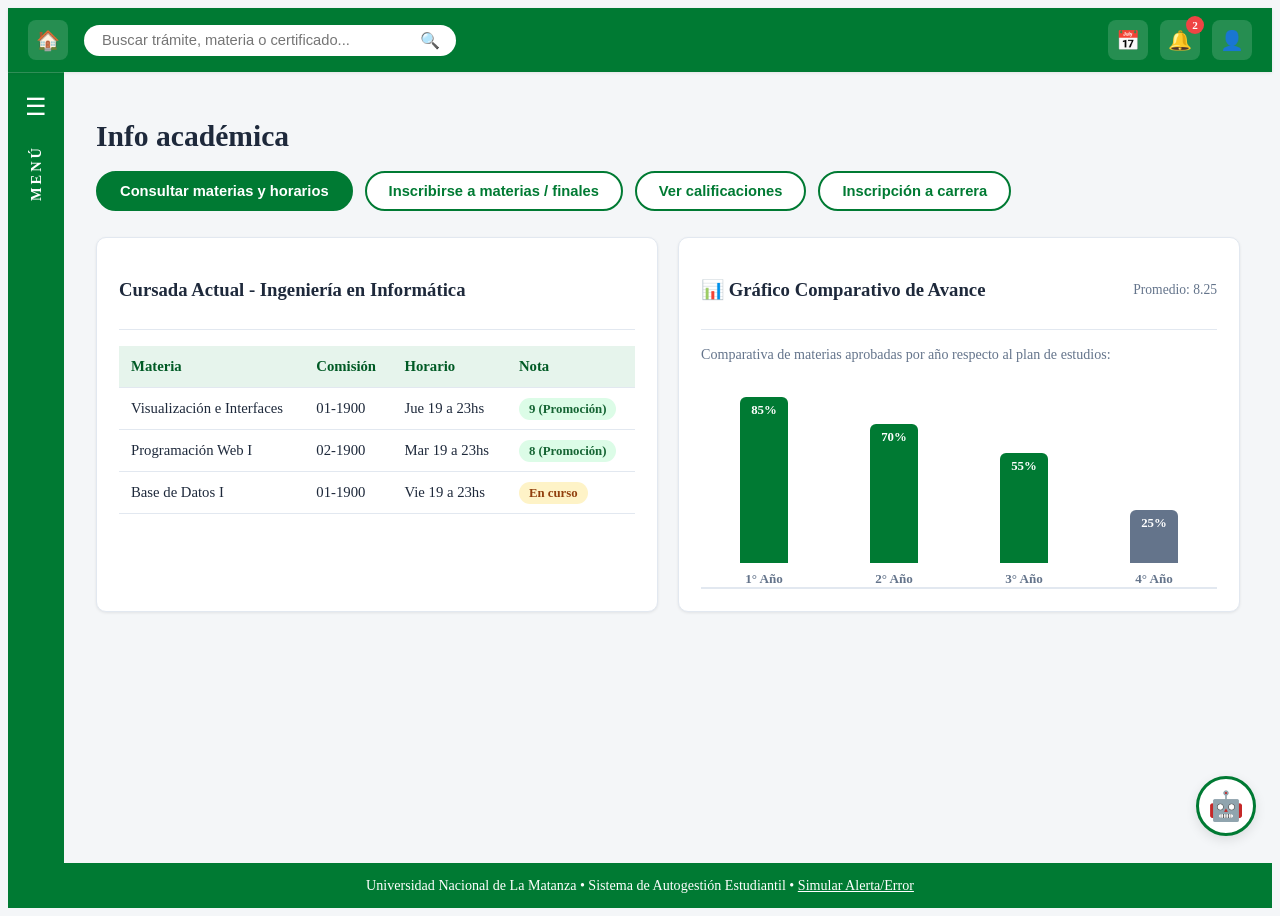
==== intraconsulta-unlam/academica.html @ 3b295381 "first commit" ====
<!DOCTYPE html>
<html lang="es">
<head>
  <meta charset="UTF-8">
  <meta name="viewport" content="width=device-width, initial-scale=1.0">
  <title>Info Académica - Intraconsulta UNLaM</title>
  <link rel="stylesheet" href="css/styles.css">
</head>
<body>

  <!-- BARRA SUPERIOR WIREFRAME -->
  <header class="top-header">
    <div class="header-left">
      <a href="home.html" class="icon-btn" title="Inicio">🏠</a>
      <div class="search-bar">
        <input type="text" placeholder="Buscar trámite, materia o certificado...">
        <span>🔍</span>
      </div>
    </div>
    <div class="header-right">
      <a href="home.html#calendario" class="icon-btn" title="Calendario Académico">📅</a>
      <a href="ayuda.html" class="icon-btn badge-notif" title="Notificaciones">🔔</a>
      <a href="index.html" class="icon-btn" title="Perfil / Cerrar Sesión">👤</a>
    </div>
  </header>

  <div class="app-layout">
    <!-- FRANJA VERDE LATERAL "MENÚ" (WIREFRAME) -->
    <aside class="sidebar-rail" onclick="toggleMenu()" title="Abrir menú principal">
      <div class="rail-hamburger">☰</div>
      <div class="rail-text">MENÚ</div>
    </aside>

    <!-- MENÚ DESPLEGABLE CON LAS 4 OPCIONES PRINCIPALES -->
    <nav class="sidebar-drawer" id="sidebarDrawer">
      <div class="drawer-title">Navegación Principal</div>
      <a href="academica.html" class="menu-pill-btn active">📚 Info académica</a>
      <a href="tramites.html" class="menu-pill-btn ">📝 Trámites y reclamos</a>
      <a href="pagos.html" class="menu-pill-btn ">💳 Pagos</a>
      <a href="ayuda.html" class="menu-pill-btn ">💬 Ayuda y contacto</a>
      <hr style="border: 0; border-top: 1px solid #E2E8F0; margin: 8px 0;">
      <a href="home.html" class="menu-pill-btn ">🏠 Panel Principal</a>
    </nav>

    <!-- CONTENIDO DE LA PANTALLA -->
    <main class="main-content">
      
<h1 class="page-title">Info académica</h1>

<!-- PÍLDORAS SUPERIORES WIREFRAME -->
<div class="subnav-pills">
  <button class="pill-tab">Consultar materias y horarios</button>
  <button class="pill-tab outline">Inscribirse a materias / finales</button>
  <button class="pill-tab outline">Ver calificaciones</button>
  <button class="pill-tab outline">Inscripción a carrera</button>
</div>

<div class="grid-2">
  <!-- TABLA DE CURSADA ACTUAL -->
  <div class="card">
    <div class="card-header">
      <h3>Cursada Actual - Ingeniería en Informática</h3>
    </div>
    <table>
      <thead>
        <tr>
          <th>Materia</th>
          <th>Comisión</th>
          <th>Horario</th>
          <th>Nota</th>
        </tr>
      </thead>
      <tbody>
        <tr>
          <td>Visualización e Interfaces</td>
          <td>01-1900</td>
          <td>Jue 19 a 23hs</td>
          <td><span class="status-badge status-ok">9 (Promoción)</span></td>
        </tr>
        <tr>
          <td>Programación Web I</td>
          <td>02-1900</td>
          <td>Mar 19 a 23hs</td>
          <td><span class="status-badge status-ok">8 (Promoción)</span></td>
        </tr>
        <tr>
          <td>Base de Datos I</td>
          <td>01-1900</td>
          <td>Vie 19 a 23hs</td>
          <td><span class="status-badge status-wait">En curso</span></td>
        </tr>
      </tbody>
    </table>
  </div>

  <!-- GRÁFICO COMPARATIVO (Requisito de la consigna) -->
  <div class="card">
    <div class="card-header">
      <h3>📊 Gráfico Comparativo de Avance</h3>
      <span style="font-size:0.85rem; color:var(--text-muted);">Promedio: 8.25</span>
    </div>
    <p style="font-size:0.88rem; color:var(--text-muted);">Comparativa de materias aprobadas por año respecto al plan de estudios:</p>
    <div class="chart-bars">
      <div class="bar-col">
        <div class="bar-fill" style="height: 85%;">85%</div>
        <span class="bar-label">1° Año</span>
      </div>
      <div class="bar-col">
        <div class="bar-fill" style="height: 70%;">70%</div>
        <span class="bar-label">2° Año</span>
      </div>
      <div class="bar-col">
        <div class="bar-fill" style="height: 55%;">55%</div>
        <span class="bar-label">3° Año</span>
      </div>
      <div class="bar-col">
        <div class="bar-fill" style="height: 25%; background:#64748B;">25%</div>
        <span class="bar-label">4° Año</span>
      </div>
    </div>
  </div>
</div>

    </main>
  </div>

  <!-- CHATBOT FLOTANTE (WIREFRAME) -->
  <button class="chatbot-fab" onclick="toggleChat()" title="Asistente Virtual UNLaM">🤖</button>

  <div class="chatbot-window" id="chatbotWindow">
    <div class="chat-header">
      <span>🤖 Asistente Virtual UNLaM</span>
      <button onclick="toggleChat()" style="background:none;border:none;color:white;font-size:1.1rem;cursor:pointer;">✕</button>
    </div>
    <div class="chat-body" id="chatBody">
      <div class="msg-bot">¡Hola! Soy el asistente de Intraconsulta. Consultame sobre inscripciones, pagos o reclamos.</div>
    </div>
    <div class="chat-footer">
      <input type="text" id="chatInput" placeholder="Escribí tu duda..." onkeypress="if(event.key==='Enter') sendChat()">
      <button class="btn-primary" style="padding: 6px 14px;" onclick="sendChat()">Enviar</button>
    </div>
  </div>

  <!-- FOOTER -->
  <footer class="main-footer">
    Universidad Nacional de La Matanza • Sistema de Autogestión Estudiantil • <a href="error.html" style="text-decoration:underline;">Simular Alerta/Error</a>
  </footer>

  <script src="js/app.js"></script>
</body>
</html>
---- intraconsulta-unlam/css/styles.css ----
/* =========================================

   VARIABLES Y RESET - INTRACONSULTA UNLaM

   ========================================= */

:root {

  --unlam-green: #007A33;

  --unlam-green-dark: #005A25;

  --unlam-green-light: #E6F4EC;

  --bg-gray: #F4F6F8;

  --white: #FFFFFF;

  --text-dark: #1E293B;

  --text-muted: #64748B;

  --border-color: #E2E8F0;

  --danger: #DC2626;

  --danger-bg: #FEF2F2;

  --warning: #D97706;

  --warning-bg: #FFFBEB;

  --shadow-sm: 0 1px 3px rgba(0, 0, 0, 0.08);

  --shadow-md: 0 4px 12px rgba(0, 0, 0, 0.1);

  --radius-md: 10px;

  --radius-pill: 999px;

}



\* {

  box-sizing: border-box;

  margin: 0;

  padding: 0;

  font-family: 'Segoe UI', system-ui, -apple-system, sans-serif;

}



body {

  background-color: var(--bg-gray);

  color: var(--text-dark);

  min-height: 100vh;

  display: flex;

  flex-direction: column;

}



a {

  text-decoration: none;

  color: inherit;

}



/* =========================================

   BARRA SUPERIOR (HEADER WIREFRAME)

   ========================================= */

.top-header {

  background-color: var(--unlam-green);

  color: var(--white);

  height: 64px;

  padding: 0 20px;

  display: flex;

  align-items: center;

  justify-content: space-between;

  position: sticky;

  top: 0;

  z-index: 100;

  box-shadow: var(--shadow-sm);

}



.header-left {

  display: flex;

  align-items: center;

  gap: 16px;

}



.icon-btn {

  background: rgba(255, 255, 255, 0.15);

  border: none;

  color: var(--white);

  width: 40px;

  height: 40px;

  border-radius: 8px;

  display: inline-flex;

  align-items: center;

  justify-content: center;

  cursor: pointer;

  font-size: 1.2rem;

  transition: background 0.2s;

}



.icon-btn:hover {

  background: rgba(255, 255, 255, 0.28);

}



.search-bar {

  display: flex;

  align-items: center;

  background: var(--white);

  border-radius: var(--radius-pill);

  padding: 6px 16px;

  width: 340px;

  max-width: 45vw;

}



.search-bar input {

  border: none;

  outline: none;

  width: 100%;

  font-size: 0.92rem;

  color: var(--text-dark);

}



.search-bar span {

  color: var(--unlam-green);

  font-weight: bold;

}



.header-right {

  display: flex;

  align-items: center;

  gap: 12px;

  position: relative;

}



.badge-notif {

  position: relative;

}



.badge-notif::after {

  content: "2";

  position: absolute;

  top: -4px;

  right: -4px;

  background: #EF4444;

  color: white;

  font-size: 0.7rem;

  font-weight: bold;

  width: 18px;

  height: 18px;

  border-radius: 50%;

  display: flex;

  align-items: center;

  justify-content: center;

}



/* =========================================

   CONTENEDOR PRINCIPAL Y MENÚ LATERAL VERDE

   ========================================= */

.app-layout {

  display: flex;

  flex: 1;

  position: relative;

}



/* Franja lateral izquierda vertical (Wireframe) */

.sidebar-rail {

  width: 56px;

  background-color: var(--unlam-green);

  color: var(--white);

  display: flex;

  flex-direction: column;

  align-items: center;

  padding-top: 20px;

  cursor: pointer;

  user-select: none;

  border-top: 1px solid rgba(255,255,255,0.2);

  transition: background 0.2s;

  flex-shrink: 0;

}



.sidebar-rail:hover {

  background-color: var(--unlam-green-dark);

}



.rail-hamburger {

  font-size: 1.5rem;

  margin-bottom: 24px;

}



.rail-text {

  writing-mode: vertical-rl;

  transform: rotate(180deg);

  font-weight: 700;

  letter-spacing: 3px;

  font-size: 0.9rem;

}



/* Panel desplegable con las 4 opciones (Wireframe) */

.sidebar-drawer {

  position: fixed;

  top: 64px;

  left: 56px;

  width: 280px;

  height: calc(100vh - 64px);

  background: var(--white);

  box-shadow: var(--shadow-md);

  padding: 24px 18px;

  display: none;

  flex-direction: column;

  gap: 14px;

  z-index: 95;

  border-right: 1px solid var(--border-color);

}



.sidebar-drawer.open {

  display: flex;

}



.drawer-title {

  font-size: 0.85rem;

  text-transform: uppercase;

  color: var(--text-muted);

  font-weight: 700;

  margin-bottom: 6px;

  padding-left: 8px;

}



.menu-pill-btn {

  display: flex;

  align-items: center;

  gap: 12px;

  background: var(--white);

  border: 2px solid var(--unlam-green);

  color: var(--unlam-green);

  padding: 13px 20px;

  border-radius: var(--radius-pill);

  font-weight: 600;

  font-size: 1rem;

  transition: all 0.2s;

}



.menu-pill-btn:hover,

.menu-pill-btn.active {

  background: var(--unlam-green);

  color: var(--white);

}



/* =========================================

   ÁREA DE CONTENIDO

   ========================================= */

.main-content {

  flex: 1;

  padding: 28px 32px;

  max-width: 1200px;

  margin: 0 auto;

  width: 100%;

}



.page-title {

  font-size: 1.85rem;

  font-weight: 700;

  color: var(--text-dark);

  margin-bottom: 18px;

}



/* Botones en píldora superiores de cada sección (Wireframe) */

.subnav-pills {

  display: flex;

  flex-wrap: wrap;

  gap: 12px;

  margin-bottom: 26px;

}



.pill-tab {

  background: var(--unlam-green);

  color: var(--white);

  border: 2px solid var(--unlam-green);

  padding: 10px 22px;

  border-radius: var(--radius-pill);

  font-weight: 600;

  font-size: 0.92rem;

  cursor: pointer;

  transition: all 0.2s;

}



.pill-tab:hover {

  background: var(--unlam-green-dark);

}



.pill-tab.outline {

  background: var(--white);

  color: var(--unlam-green);

}



.pill-tab.outline:hover {

  background: var(--unlam-green-light);

}



/* Tarjetas y Contenedores */

.card {

  background: var(--white);

  border-radius: var(--radius-md);

  padding: 22px;

  box-shadow: var(--shadow-sm);

  border: 1px solid var(--border-color);

  margin-bottom: 22px;

}



.card-header {

  display: flex;

  justify-content: space-between;

  align-items: center;

  margin-bottom: 16px;

  border-bottom: 1px solid var(--border-color);

  padding-bottom: 10px;

}



.grid-2 {

  display: grid;

  grid-template-columns: repeat(2, 1fr);

  gap: 20px;

}



.grid-4 {

  display: grid;

  grid-template-columns: repeat(4, 1fr);

  gap: 16px;

}



/* =========================================

   CARRUSEL HOME (Wireframe)

   ========================================= */

.carousel-box {

  background: linear-gradient(135deg, var(--unlam-green) 0%, #009B42 100%);

  color: var(--white);

  border-radius: var(--radius-md);

  padding: 32px;

  position: relative;

  margin-bottom: 24px;

  box-shadow: var(--shadow-md);

}



.carousel-tag {

  background: rgba(255,255,255,0.2);

  padding: 4px 12px;

  border-radius: var(--radius-pill);

  font-size: 0.8rem;

  font-weight: 600;

  display: inline-block;

  margin-bottom: 10px;

}



.carousel-box h2 {

  font-size: 1.6rem;

  margin-bottom: 8px;

}



.carousel-box p {

  font-size: 1rem;

  opacity: 0.95;

  margin-bottom: 18px;

  max-width: 650px;

}



.carousel-controls {

  display: flex;

  gap: 10px;

}



.btn-white {

  background: var(--white);

  color: var(--unlam-green);

  padding: 9px 18px;

  border-radius: var(--radius-pill);

  font-weight: 700;

  font-size: 0.9rem;

  border: none;

  cursor: pointer;

  display: inline-block;

}



.btn-primary {

  background: var(--unlam-green);

  color: var(--white);

  padding: 11px 24px;

  border-radius: var(--radius-pill);

  font-weight: 600;

  font-size: 0.95rem;

  border: none;

  cursor: pointer;

  display: inline-block;

  transition: background 0.2s;

}



.btn-primary:hover {

  background: var(--unlam-green-dark);

}



/* =========================================

   LOGIN Y REGISTRO (Wireframe Pantalla 1)

   ========================================= */

.auth-wrapper {

  flex: 1;

  display: flex;

  align-items: center;

  justify-content: center;

  padding: 32px 16px;

}



.auth-card {

  background: var(--white);

  width: 100%;

  max-width: 440px;

  padding: 36px 32px;

  border-radius: 16px;

  box-shadow: var(--shadow-md);

  text-align: center;

}



.auth-card h1 {

  color: var(--unlam-green);

  font-size: 1.6rem;

  margin-bottom: 6px;

}



.auth-card p.subtitle {

  color: var(--text-muted);

  font-size: 0.92rem;

  margin-bottom: 24px;

}



.pill-input {

  width: 100%;

  padding: 13px 20px;

  border-radius: var(--radius-pill);

  border: 2px solid var(--unlam-green);

  background: var(--unlam-green-light);

  font-size: 0.95rem;

  margin-bottom: 14px;

  outline: none;

  color: var(--text-dark);

}



.pill-input:focus {

  background: var(--white);

}



.auth-links {

  margin-top: 18px;

  display: flex;

  flex-direction: column;

  gap: 8px;

  font-size: 0.88rem;

  color: var(--unlam-green);

  font-weight: 600;

}



/* =========================================

   FORMULARIOS, TABLAS Y GRÁFICOS

   ========================================= */

.form-group {

  margin-bottom: 16px;

  text-align: left;

}



.form-group label {

  display: block;

  font-weight: 600;

  margin-bottom: 6px;

  font-size: 0.9rem;

}



.form-control {

  width: 100%;

  padding: 10px 14px;

  border: 1px solid #CBD5E1;

  border-radius: 8px;

  font-size: 0.95rem;

}



table {

  width: 100%;

  border-collapse: collapse;

  font-size: 0.92rem;

}



th, td {

  text-align: left;

  padding: 12px;

  border-bottom: 1px solid var(--border-color);

}



th {

  background-color: var(--unlam-green-light);

  color: var(--unlam-green-dark);

  font-weight: 700;

}



.status-badge {

  padding: 4px 10px;

  border-radius: var(--radius-pill);

  font-size: 0.8rem;

  font-weight: 600;

}



.status-ok { background: #DCFCE7; color: #166534; }

.status-wait { background: #FEF3C7; color: #92400E; }



/* Gráfico de barras CSS (Pantalla Gráfico Comparativo) */

.chart-bars {

  display: flex;

  align-items: flex-end;

  gap: 24px;

  height: 190px;

  padding: 20px 10px 0;

  border-bottom: 2px solid var(--border-color);

}



.bar-col {

  flex: 1;

  display: flex;

  flex-direction: column;

  align-items: center;

  height: 100%;

  justify-content: flex-end;

}



.bar-fill {

  width: 48px;

  background: var(--unlam-green);

  border-radius: 6px 6px 0 0;

  transition: height 0.4s;

  display: flex;

  align-items: flex-start;

  justify-content: center;

  color: white;

  font-size: 0.8rem;

  font-weight: bold;

  padding-top: 6px;

}



.bar-label {

  margin-top: 8px;

  font-size: 0.82rem;

  color: var(--text-muted);

  font-weight: 600;

}



/* =========================================

   CHATBOT FLOTANTE (Wireframe)

   ========================================= */

.chatbot-fab {

  position: fixed;

  bottom: 64px;

  right: 24px;

  width: 60px;

  height: 60px;

  border-radius: 50%;

  background: var(--white);

  border: 3px solid var(--unlam-green);

  box-shadow: var(--shadow-md);

  cursor: pointer;

  display: flex;

  align-items: center;

  justify-content: center;

  font-size: 1.8rem;

  z-index: 120;

  transition: transform 0.2s;

}



.chatbot-fab:hover {

  transform: scale(1.06);

}



.chatbot-window {

  position: fixed;

  bottom: 135px;

  right: 24px;

  width: 320px;

  background: var(--white);

  border-radius: 14px;

  box-shadow: var(--shadow-md);

  border: 1px solid var(--border-color);

  display: none;

  flex-direction: column;

  overflow: hidden;

  z-index: 120;

}



.chatbot-window.open {

  display: flex;

}



.chat-header {

  background: var(--unlam-green);

  color: var(--white);

  padding: 12px 16px;

  font-weight: 700;

  display: flex;

  justify-content: space-between;

  align-items: center;

}



.chat-body {

  padding: 14px;

  height: 220px;

  overflow-y: auto;

  display: flex;

  flex-direction: column;

  gap: 10px;

  font-size: 0.88rem;

  background: #F8FAFC;

}



.msg-bot {

  background: var(--unlam-green-light);

  color: var(--text-dark);

  padding: 9px 12px;

  border-radius: 12px 12px 12px 2px;

  align-self: flex-start;

  max-width: 85%;

}



.msg-user {

  background: var(--unlam-green);

  color: var(--white);

  padding: 9px 12px;

  border-radius: 12px 12px 2px 12px;

  align-self: flex-end;

  max-width: 85%;

}



.chat-footer {

  display: flex;

  border-top: 1px solid var(--border-color);

  padding: 8px;

  gap: 6px;

}



.chat-footer input {

  flex: 1;

  border: 1px solid var(--border-color);

  border-radius: var(--radius-pill);

  padding: 6px 12px;

  outline: none;

}



/* =========================================

   FOOTER (Wireframe)

   ========================================= */

.main-footer {

  background-color: var(--unlam-green);

  color: var(--white);

  text-align: center;

  padding: 14px 20px;

  font-size: 0.88rem;

  margin-top: auto;

}



/* =========================================

   RESPONSIVE (CELULARES / TABLETS)

   ========================================= */

@media (max-width: 768px) {

  .search-bar {

    display: none;

  }



  .grid-2, .grid-4 {

    grid-template-columns: 1fr;

  }



  .sidebar-rail {

    width: 44px;

  }



  .sidebar-drawer {

    left: 44px;

    width: calc(100vw - 44px);

  }



  .main-content {

    padding: 20px 16px;

  }



  .subnav-pills {

    flex-direction: column;

  }



  .pill-tab {

    width: 100%;

    text-align: center;

  }
}

/* =========================================
   CALENDARIO INTERACTIVO
========================================= */

.cal-layout {
    display: grid;
    grid-template-columns: 1fr;
    gap: 20px;
    align-items: start;
}

.cal-nav {
    display: flex;
    flex-direction: row;
    justify-content: space-between;
    align-items: center;
    flex-wrap: nowrap;
    gap: 10px;
    margin-bottom: 16px;
}

.cal-nav h2 {
    font-size: 1.2rem;
    text-transform: capitalize;
    white-space: nowrap;
    margin: 0;
}

.cal-nav button {
    width: auto;
    flex-shrink: 0;
    white-space: nowrap;
}

.cal-grid {
    display: grid;
    grid-template-columns: repeat(7, minmax(0, 1fr));
    width: 100%;
    gap: 4px;
}

.cal-weekday {
    display: block;
    text-align: center;
    font-weight: 700;
    font-size: 0.82rem;
    color: var(--text-muted);
    padding: 12px 4px;
    border-bottom: 1px solid var(--border-color);
}

.cal-day {
    display: flex;
    flex-direction: column;
    align-items: stretch;
    gap: 5px;
    min-width: 0;
    min-height: 110px;
    padding: 8px;
    background: var(--white);
    border: 1px solid var(--border-color);
    border-radius: 6px;
    cursor: pointer;
    transition: background 0.2s, border 0.2s;
}

.cal-day:hover {
    background: var(--unlam-green-light);
    border-color: var(--unlam-green);
}

.cal-day.empty {
    background: #F1F5F9;
    border: 1px solid var(--border-color);
    cursor: default;
}

.cal-day.empty:hover {
    background: #F1F5F9;
    border-color: var(--border-color);
}

.cal-day.selected {
    background: var(--unlam-green-light);
    border: 2px solid var(--unlam-green);
}

.cal-day.today .day-num {
    background: var(--unlam-green);
    color: white;
    border-radius: 50%;
}

.day-num {
    display: flex;
    justify-content: center;
    align-items: center;
    width: 27px;
    height: 27px;
    flex-shrink: 0;
    font-size: 0.9rem;
    font-weight: 600;
}

.day-dots {
    display: flex;
    flex-direction: column;
    gap: 4px;
    min-width: 0;
}

.event-chip {
    padding: 4px 5px;
    border-radius: 4px;
    font-size: 0.70rem;
    font-weight: 600;
    line-height: 1.25;
    white-space: normal;
    overflow: hidden;
    overflow-wrap: anywhere;
}

.chip-unlam {
    background: #DCFCE7;
    color: #166534;
}

.chip-feriado {
    background: #FEE2E2;
    color: #991B1B;
}

.chip-personal {
    background: #DBEAFE;
    color: #1E40AF;
}

.cal-legend {
    display: flex;
    flex-wrap: wrap;
    gap: 14px;
    margin-top: 16px;
    color: var(--text-muted);
    font-size: 0.82rem;
}

.legend-dot {
    display: inline-block;
    width: 10px;
    height: 10px;
    margin-right: 5px;
    border-radius: 50%;
}

@media (max-width: 900px) {
    .cal-layout {
        grid-template-columns: 1fr;
    }
}

@media (max-width: 600px) {
    .cal-day {
        min-height: 75px;
        padding: 3px;
    }

    .event-chip {
        padding: 3px;
        font-size: 0.58rem;
    }

    .day-num {
        width: 23px;
        height: 23px;
        font-size: 0.8rem;
    }

    .cal-grid {
        gap: 2px;
    }

    .cal-nav {
        gap: 5px;
    }

    .cal-nav h2 {
        font-size: 1rem;
    }
}
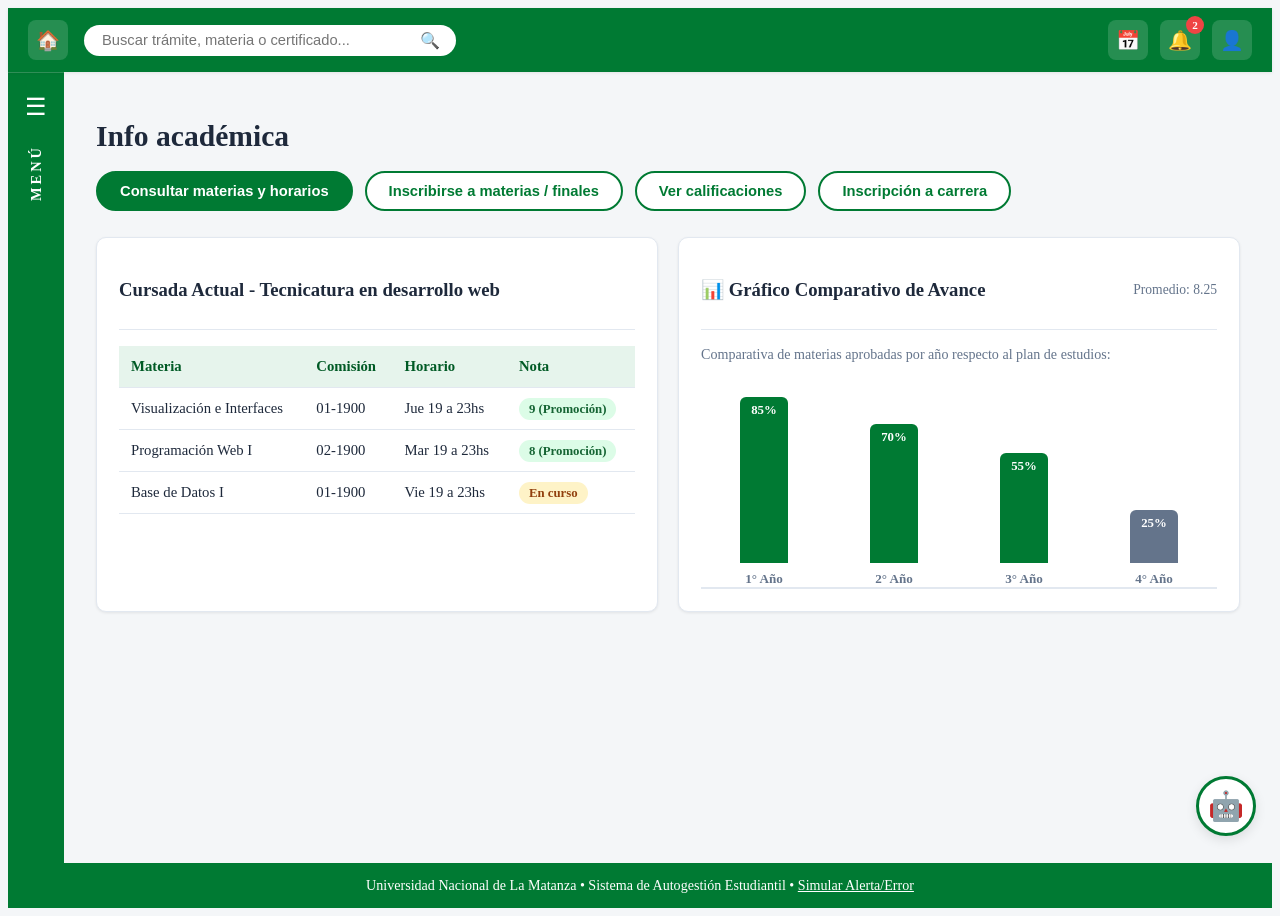
==== commit 7985a439: "cambio" ====
--- a/intraconsulta-unlam/academica.html
+++ b/intraconsulta-unlam/academica.html
@@ -59,7 +59,7 @@
   <!-- TABLA DE CURSADA ACTUAL -->
   <div class="card">
     <div class="card-header">
-      <h3>Cursada Actual - Ingeniería en Informática</h3>
+      <h3>Cursada Actual - Tecnicatura en desarrollo web</h3>
     </div>
     <table>
       <thead>
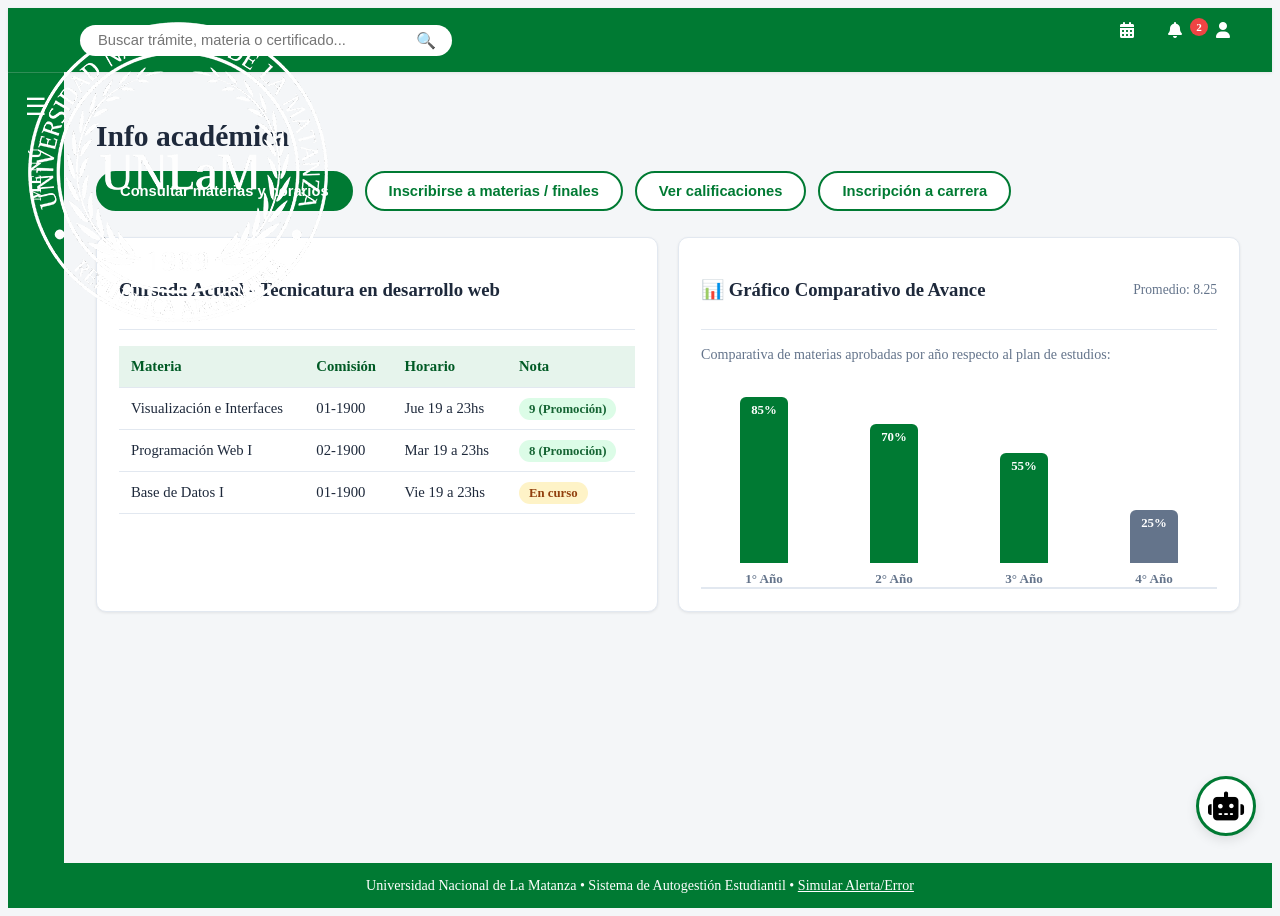
==== commit cabf9613: "cambios" ====
--- a/intraconsulta-unlam/academica.html
+++ b/intraconsulta-unlam/academica.html
@@ -9,18 +9,31 @@
 <body>
 
   <!-- BARRA SUPERIOR WIREFRAME -->
-  <header class="top-header">
+   <header class="top-header">
     <div class="header-left">
-      <a href="home.html" class="icon-btn" title="Inicio">🏠</a>
+    <a href="home.html" class="icon-btn" title="Inicio"> <img src="logo-unlam-bt.png" alt="icono-UNLAM"> </a>
       <div class="search-bar">
         <input type="text" placeholder="Buscar trámite, materia o certificado...">
         <span>🔍</span>
       </div>
     </div>
     <div class="header-right">
-      <a href="home.html#calendario" class="icon-btn" title="Calendario Académico">📅</a>
-      <a href="ayuda.html" class="icon-btn badge-notif" title="Notificaciones">🔔</a>
-      <a href="index.html" class="icon-btn" title="Perfil / Cerrar Sesión">👤</a>
+    <link rel="stylesheet" href="https://cdnjs.cloudflare.com/ajax/libs/font-awesome/6.4.0/css/all.min.css">
+
+<a href="calendario.html" class="icon-btn" title="Calendario Académico">
+  <i class="fa-solid fa-calendar-days"></i>
+</a>
+
+
+<!-- Botón de Notificaciones -->
+<a href="ayuda.html" class="icon-btn badge-notif" title="Notificaciones">
+  <i class="fa-solid fa-bell"></i>
+</a>
+
+<!-- Botón de Perfil / Cerrar Sesión -->
+<a href="index.html" class="icon-btn" title="Perfil / Cerrar Sesión">
+  <i class="fa-solid fa-user"></i>
+</a>
     </div>
   </header>
 
@@ -32,15 +45,25 @@
     </aside>
 
     <!-- MENÚ DESPLEGABLE CON LAS 4 OPCIONES PRINCIPALES -->
-    <nav class="sidebar-drawer" id="sidebarDrawer">
-      <div class="drawer-title">Navegación Principal</div>
-      <a href="academica.html" class="menu-pill-btn active">📚 Info académica</a>
-      <a href="tramites.html" class="menu-pill-btn ">📝 Trámites y reclamos</a>
-      <a href="pagos.html" class="menu-pill-btn ">💳 Pagos</a>
-      <a href="ayuda.html" class="menu-pill-btn ">💬 Ayuda y contacto</a>
-      <hr style="border: 0; border-top: 1px solid #E2E8F0; margin: 8px 0;">
-      <a href="home.html" class="menu-pill-btn ">🏠 Panel Principal</a>
-    </nav>
+      <nav class="sidebar-drawer" id="sidebarDrawer">
+  <div class="drawer-title">Navegación Principal</div>
+  <a href="academica.html" class="menu-pill-btn">
+    <i class="fa-solid fa-graduation-cap"></i> Info académica
+  </a>
+  <a href="tramites.html" class="menu-pill-btn">
+    <i class="fa-solid fa-file-lines"></i> Trámites y reclamos
+  </a>
+  <a href="pagos.html" class="menu-pill-btn">
+    <i class="fa-solid fa-credit-card"></i> Pagos
+  </a>
+  <a href="ayuda.html" class="menu-pill-btn">
+    <i class="fa-solid fa-circle-question"></i> Ayuda y contacto
+  </a>
+  <hr style="border: 0; border-top: 1px solid #E2E8F0; margin: 8px 0;">
+  <a href="home.html" class="menu-pill-btn active">
+    <i class="fa-solid fa-house"></i> Panel Principal
+  </a>
+</nav>
 
     <!-- CONTENIDO DE LA PANTALLA -->
     <main class="main-content">
@@ -125,11 +148,12 @@
   </div>
 
   <!-- CHATBOT FLOTANTE (WIREFRAME) -->
-  <button class="chatbot-fab" onclick="toggleChat()" title="Asistente Virtual UNLaM">🤖</button>
+<button class="chatbot-fab" onclick="toggleChat()" title="Asistente Virtual UNLaM">
+  <i class="fa-solid fa-robot"></i>
+</button>
 
   <div class="chatbot-window" id="chatbotWindow">
     <div class="chat-header">
-      <span>🤖 Asistente Virtual UNLaM</span>
       <button onclick="toggleChat()" style="background:none;border:none;color:white;font-size:1.1rem;cursor:pointer;">✕</button>
     </div>
     <div class="chat-body" id="chatBody">
--- a/intraconsulta-unlam/css/styles.css
+++ b/intraconsulta-unlam/css/styles.css
@@ -130,39 +130,14 @@
 
 .icon-btn {
 
-  background: rgba(255, 255, 255, 0.15);
-
-  border: none;
-
-  color: var(--white);
-
-  width: 40px;
-
-  height: 40px;
-
-  border-radius: 8px;
-
-  display: inline-flex;
-
-  align-items: center;
-
-  justify-content: center;
-
-  cursor: pointer;
-
-  font-size: 1.2rem;
-
-  transition: background 0.2s;
-
-}
-
-
-
-.icon-btn:hover {
-
-  background: rgba(255, 255, 255, 0.28);
-
-}
+width: 36px;
+  height: 36px;
+  object-fit: contain;
+  vertical-align: middle;
+
+}
+
+
 
 
 
@@ -1531,4 +1506,5 @@
     .cal-nav h2 {
         font-size: 1rem;
     }
-}
+
+}
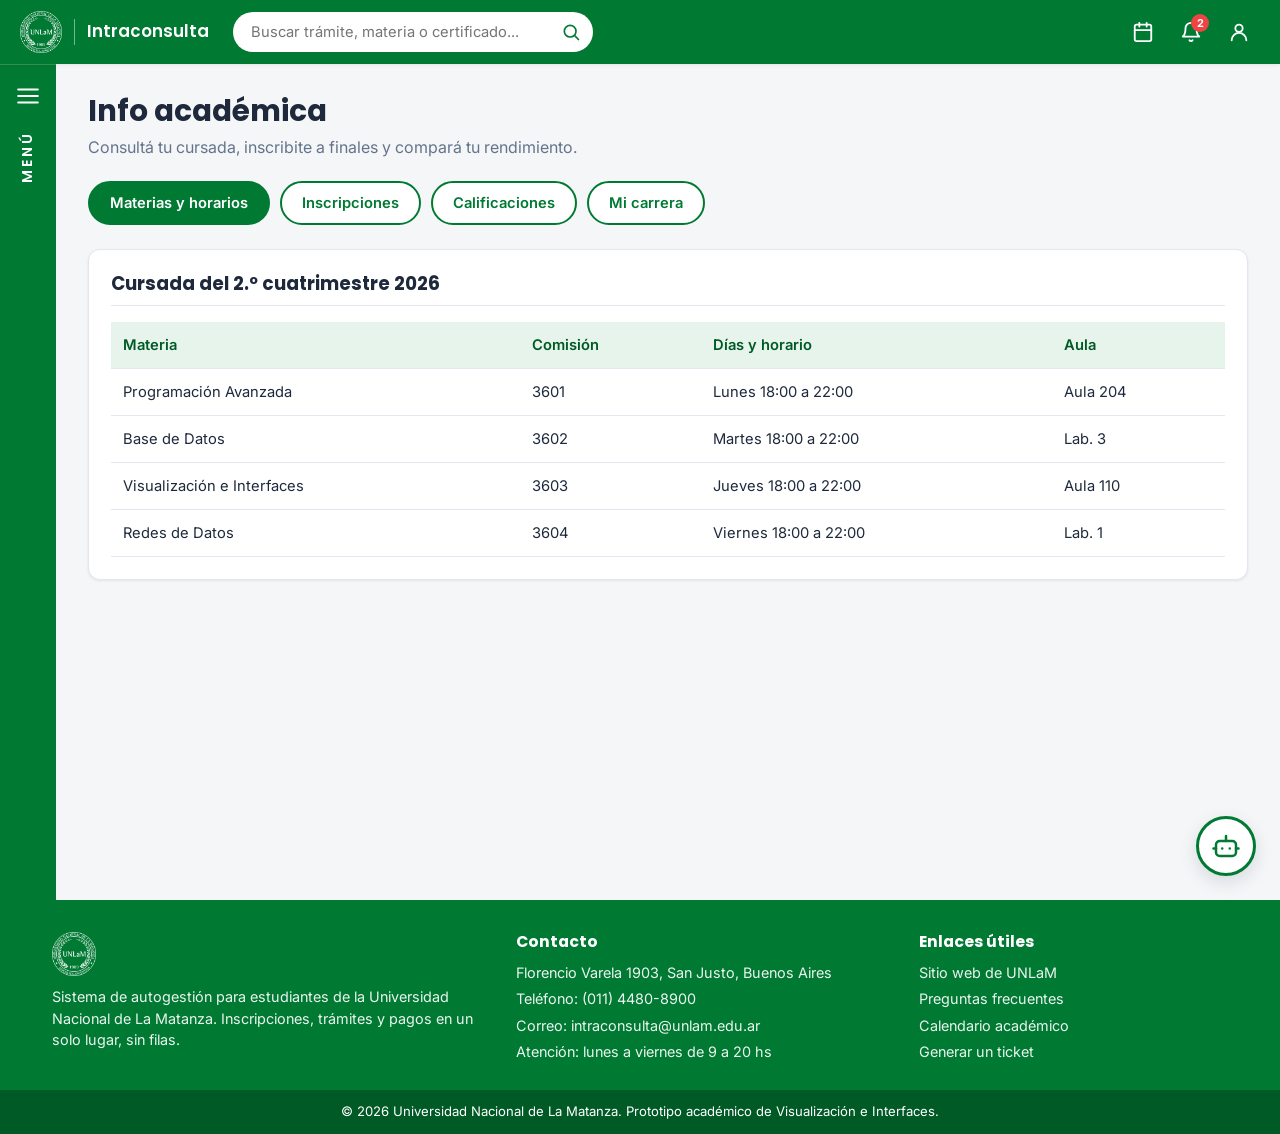
==== commit 8bc1feea: "Add files via upload" ====
--- a/intraconsulta-unlam/academica.html
+++ b/intraconsulta-unlam/academica.html
@@ -3,173 +3,48 @@
 <head>
   <meta charset="UTF-8">
   <meta name="viewport" content="width=device-width, initial-scale=1.0">
-  <title>Info Académica - Intraconsulta UNLaM</title>
+  <title>Info académica - Intraconsulta UNLaM</title>
+  <link rel="preconnect" href="https://fonts.googleapis.com">
+  <link rel="preconnect" href="https://fonts.gstatic.com" crossorigin>
+  <link rel="stylesheet" href="https://fonts.googleapis.com/css2?family=Inter:wght@400;500;600&family=Poppins:wght@500;600;700&display=swap">
   <link rel="stylesheet" href="css/styles.css">
 </head>
-<body>
-
-  <!-- BARRA SUPERIOR WIREFRAME -->
-   <header class="top-header">
-    <div class="header-left">
-    <a href="home.html" class="icon-btn" title="Inicio"> <img src="logo-unlam-bt.png" alt="icono-UNLAM"> </a>
-      <div class="search-bar">
-        <input type="text" placeholder="Buscar trámite, materia o certificado...">
-        <span>🔍</span>
-      </div>
-    </div>
-    <div class="header-right">
-    <link rel="stylesheet" href="https://cdnjs.cloudflare.com/ajax/libs/font-awesome/6.4.0/css/all.min.css">
-
-<a href="calendario.html" class="icon-btn" title="Calendario Académico">
-  <i class="fa-solid fa-calendar-days"></i>
-</a>
-
-
-<!-- Botón de Notificaciones -->
-<a href="ayuda.html" class="icon-btn badge-notif" title="Notificaciones">
-  <i class="fa-solid fa-bell"></i>
-</a>
-
-<!-- Botón de Perfil / Cerrar Sesión -->
-<a href="index.html" class="icon-btn" title="Perfil / Cerrar Sesión">
-  <i class="fa-solid fa-user"></i>
-</a>
-    </div>
-  </header>
-
-  <div class="app-layout">
-    <!-- FRANJA VERDE LATERAL "MENÚ" (WIREFRAME) -->
-    <aside class="sidebar-rail" onclick="toggleMenu()" title="Abrir menú principal">
-      <div class="rail-hamburger">☰</div>
-      <div class="rail-text">MENÚ</div>
-    </aside>
-
-    <!-- MENÚ DESPLEGABLE CON LAS 4 OPCIONES PRINCIPALES -->
-      <nav class="sidebar-drawer" id="sidebarDrawer">
-  <div class="drawer-title">Navegación Principal</div>
-  <a href="academica.html" class="menu-pill-btn">
-    <i class="fa-solid fa-graduation-cap"></i> Info académica
-  </a>
-  <a href="tramites.html" class="menu-pill-btn">
-    <i class="fa-solid fa-file-lines"></i> Trámites y reclamos
-  </a>
-  <a href="pagos.html" class="menu-pill-btn">
-    <i class="fa-solid fa-credit-card"></i> Pagos
-  </a>
-  <a href="ayuda.html" class="menu-pill-btn">
-    <i class="fa-solid fa-circle-question"></i> Ayuda y contacto
-  </a>
-  <hr style="border: 0; border-top: 1px solid #E2E8F0; margin: 8px 0;">
-  <a href="home.html" class="menu-pill-btn active">
-    <i class="fa-solid fa-house"></i> Panel Principal
-  </a>
-</nav>
-
-    <!-- CONTENIDO DE LA PANTALLA -->
-    <main class="main-content">
-      
-<h1 class="page-title">Info académica</h1>
-
-<!-- PÍLDORAS SUPERIORES WIREFRAME -->
-<div class="subnav-pills">
-  <button class="pill-tab">Consultar materias y horarios</button>
-  <button class="pill-tab outline">Inscribirse a materias / finales</button>
-  <button class="pill-tab outline">Ver calificaciones</button>
-  <button class="pill-tab outline">Inscripción a carrera</button>
-</div>
-
-<div class="grid-2">
-  <!-- TABLA DE CURSADA ACTUAL -->
-  <div class="card">
-    <div class="card-header">
-      <h3>Cursada Actual - Tecnicatura en desarrollo web</h3>
-    </div>
-    <table>
-      <thead>
-        <tr>
-          <th>Materia</th>
-          <th>Comisión</th>
-          <th>Horario</th>
-          <th>Nota</th>
-        </tr>
-      </thead>
-      <tbody>
-        <tr>
-          <td>Visualización e Interfaces</td>
-          <td>01-1900</td>
-          <td>Jue 19 a 23hs</td>
-          <td><span class="status-badge status-ok">9 (Promoción)</span></td>
-        </tr>
-        <tr>
-          <td>Programación Web I</td>
-          <td>02-1900</td>
-          <td>Mar 19 a 23hs</td>
-          <td><span class="status-badge status-ok">8 (Promoción)</span></td>
-        </tr>
-        <tr>
-          <td>Base de Datos I</td>
-          <td>01-1900</td>
-          <td>Vie 19 a 23hs</td>
-          <td><span class="status-badge status-wait">En curso</span></td>
-        </tr>
-      </tbody>
-    </table>
-  </div>
-
-  <!-- GRÁFICO COMPARATIVO (Requisito de la consigna) -->
-  <div class="card">
-    <div class="card-header">
-      <h3>📊 Gráfico Comparativo de Avance</h3>
-      <span style="font-size:0.85rem; color:var(--text-muted);">Promedio: 8.25</span>
-    </div>
-    <p style="font-size:0.88rem; color:var(--text-muted);">Comparativa de materias aprobadas por año respecto al plan de estudios:</p>
-    <div class="chart-bars">
-      <div class="bar-col">
-        <div class="bar-fill" style="height: 85%;">85%</div>
-        <span class="bar-label">1° Año</span>
-      </div>
-      <div class="bar-col">
-        <div class="bar-fill" style="height: 70%;">70%</div>
-        <span class="bar-label">2° Año</span>
-      </div>
-      <div class="bar-col">
-        <div class="bar-fill" style="height: 55%;">55%</div>
-        <span class="bar-label">3° Año</span>
-      </div>
-      <div class="bar-col">
-        <div class="bar-fill" style="height: 25%; background:#64748B;">25%</div>
-        <span class="bar-label">4° Año</span>
-      </div>
-    </div>
-  </div>
-</div>
-
-    </main>
-  </div>
-
-  <!-- CHATBOT FLOTANTE (WIREFRAME) -->
-<button class="chatbot-fab" onclick="toggleChat()" title="Asistente Virtual UNLaM">
-  <i class="fa-solid fa-robot"></i>
-</button>
-
-  <div class="chatbot-window" id="chatbotWindow">
-    <div class="chat-header">
-      <button onclick="toggleChat()" style="background:none;border:none;color:white;font-size:1.1rem;cursor:pointer;">✕</button>
-    </div>
-    <div class="chat-body" id="chatBody">
-      <div class="msg-bot">¡Hola! Soy el asistente de Intraconsulta. Consultame sobre inscripciones, pagos o reclamos.</div>
-    </div>
-    <div class="chat-footer">
-      <input type="text" id="chatInput" placeholder="Escribí tu duda..." onkeypress="if(event.key==='Enter') sendChat()">
-      <button class="btn-primary" style="padding: 6px 14px;" onclick="sendChat()">Enviar</button>
-    </div>
-  </div>
-
-  <!-- FOOTER -->
-  <footer class="main-footer">
-    Universidad Nacional de La Matanza • Sistema de Autogestión Estudiantil • <a href="error.html" style="text-decoration:underline;">Simular Alerta/Error</a>
-  </footer>
-
+<body data-page="academica" data-layout="app">
+<main class="main-content">
+  <h1 class="page-title">Info académica</h1>
+  <p class="page-sub">Consultá tu cursada, inscribite a finales y compará tu rendimiento.</p>
+  <div class="subnav-pills" data-tabs><button type="button" class="pill-tab active" data-tab="materias">Materias y horarios</button><button type="button" class="pill-tab" data-tab="inscripciones">Inscripciones</button><button type="button" class="pill-tab" data-tab="notas">Calificaciones</button><button type="button" class="pill-tab" data-tab="carrera">Mi carrera</button></div>
+  <section class="tab-panel" id="materias"><div class="card"><div class="card-header"><h2>Cursada del 2.º cuatrimestre 2026</h2></div><div class="table-wrap"><table>
+    <tr><th>Materia</th><th>Comisión</th><th>Días y horario</th><th>Aula</th></tr>
+    <tr><td>Programación Avanzada</td><td>3601</td><td>Lunes 18:00 a 22:00</td><td>Aula 204</td></tr>
+    <tr><td>Base de Datos</td><td>3602</td><td>Martes 18:00 a 22:00</td><td>Lab. 3</td></tr>
+    <tr><td>Visualización e Interfaces</td><td>3603</td><td>Jueves 18:00 a 22:00</td><td>Aula 110</td></tr>
+    <tr><td>Redes de Datos</td><td>3604</td><td>Viernes 18:00 a 22:00</td><td>Lab. 1</td></tr></table></div></div></section>
+  <section class="tab-panel" id="inscripciones">
+    <div class="alert alert-warning"><span data-ico="alert"></span><div><strong>La inscripción a finales cierra el 20/11</strong>Revisá tus correlativas antes de confirmar.</div></div>
+    <div class="card"><div class="card-header"><h2>Finales disponibles: llamado Diciembre</h2></div><div class="table-wrap"><table>
+    <tr><th>Materia</th><th>Fecha</th><th>Hora</th><th>Estado</th></tr>
+    <tr><td>Programación Avanzada</td><td>07/12/2026</td><td>18:00</td><td><button class="btn-primary btn-sm" data-enroll>Inscribirme</button></td></tr>
+    <tr><td>Base de Datos</td><td>09/12/2026</td><td>18:00</td><td><button class="btn-primary btn-sm" data-enroll>Inscribirme</button></td></tr>
+    <tr><td>Arquitectura de Software</td><td>11/12/2026</td><td>19:00</td><td><span class="status-badge status-err">Correlativa pendiente</span></td></tr></table></div></div></section>
+  <section class="tab-panel" id="notas"><div class="grid-2">
+    <div class="card"><div class="card-header"><h2>Mis calificaciones</h2></div><div class="table-wrap"><table>
+      <tr><th>Materia</th><th>Nota</th><th>Estado</th></tr>
+      <tr><td>Matemática Discreta</td><td>8</td><td><span class="status-badge status-ok">Aprobada</span></td></tr>
+      <tr><td>Programación Inicial</td><td>9</td><td><span class="status-badge status-ok">Aprobada</span></td></tr>
+      <tr><td>Estadística</td><td>5</td><td><span class="status-badge status-ok">Aprobada</span></td></tr>
+      <tr><td>Redes de Datos</td><td>-</td><td><span class="status-badge status-wait">Cursando</span></td></tr></table></div></div>
+    <div class="card"><div class="card-header"><h2>Mi promedio vs. el de la carrera</h2></div>
+      <div class="chart" role="img" aria-label="Gráfico comparativo de promedios por cuatrimestre">
+        <div class="chart-group"><div class="bars"><div class="bar" style="height:74%">7,4</div><div class="bar alt" style="height:65%">6,5</div></div></div>
+        <div class="chart-group"><div class="bars"><div class="bar" style="height:81%">8,1</div><div class="bar alt" style="height:68%">6,8</div></div></div>
+        <div class="chart-group"><div class="bars"><div class="bar" style="height:78%">7,8</div><div class="bar alt" style="height:70%">7,0</div></div></div></div>
+      <div class="chart-labels"><span>1.º cuat. 2025</span><span>2.º cuat. 2025</span><span>1.º cuat. 2026</span></div>
+      <div class="legend"><span><i style="background:var(--unlam-green)"></i>Mi promedio</span><span><i style="background:#94A3B8"></i>Promedio de la carrera</span></div></div></div></section>
+  <section class="tab-panel" id="carrera"><div class="card"><div class="card-header"><h2>Ingeniería en Informática</h2><span class="status-badge status-ok">Alumno regular</span></div>
+    <p>Materias aprobadas: <strong>18 de 40</strong>. Avance estimado: <strong>45%</strong>.</p>
+    <p style="margin-top:8px"><a class="btn-outline btn-sm" href="tramites.html#cambio">Solicitar cambio de carrera</a></p></div></section>
+</main>
   <script src="js/app.js"></script>
 </body>
 </html>
--- a/intraconsulta-unlam/css/styles.css
+++ b/intraconsulta-unlam/css/styles.css
@@ -1,1510 +1,241 @@
 /* =========================================
-
-   VARIABLES Y RESET - INTRACONSULTA UNLaM
-
+   INTRACONSULTA UNLaM - ESTILOS
    ========================================= */
-
-:root {
-
-  --unlam-green: #007A33;
-
-  --unlam-green-dark: #005A25;
-
-  --unlam-green-light: #E6F4EC;
-
-  --bg-gray: #F4F6F8;
-
-  --white: #FFFFFF;
-
-  --text-dark: #1E293B;
-
-  --text-muted: #64748B;
-
-  --border-color: #E2E8F0;
-
-  --danger: #DC2626;
-
-  --danger-bg: #FEF2F2;
-
-  --warning: #D97706;
-
-  --warning-bg: #FFFBEB;
-
-  --shadow-sm: 0 1px 3px rgba(0, 0, 0, 0.08);
-
-  --shadow-md: 0 4px 12px rgba(0, 0, 0, 0.1);
-
-  --radius-md: 10px;
-
-  --radius-pill: 999px;
-
-}
-
-
-
-\* {
-
-  box-sizing: border-box;
-
-  margin: 0;
-
-  padding: 0;
-
-  font-family: 'Segoe UI', system-ui, -apple-system, sans-serif;
-
-}
-
-
-
-body {
-
-  background-color: var(--bg-gray);
-
-  color: var(--text-dark);
-
-  min-height: 100vh;
-
-  display: flex;
-
-  flex-direction: column;
-
-}
-
-
-
-a {
-
-  text-decoration: none;
-
-  color: inherit;
-
-}
-
-
-
-/* =========================================
-
-   BARRA SUPERIOR (HEADER WIREFRAME)
-
-   ========================================= */
-
-.top-header {
-
-  background-color: var(--unlam-green);
-
-  color: var(--white);
-
-  height: 64px;
-
-  padding: 0 20px;
-
-  display: flex;
-
-  align-items: center;
-
-  justify-content: space-between;
-
-  position: sticky;
-
-  top: 0;
-
-  z-index: 100;
-
-  box-shadow: var(--shadow-sm);
-
-}
-
-
-
-.header-left {
-
-  display: flex;
-
-  align-items: center;
-
-  gap: 16px;
-
-}
-
-
-
-.icon-btn {
-
-width: 36px;
-  height: 36px;
-  object-fit: contain;
-  vertical-align: middle;
-
-}
-
-
-
-
-
-.search-bar {
-
-  display: flex;
-
-  align-items: center;
-
-  background: var(--white);
-
-  border-radius: var(--radius-pill);
-
-  padding: 6px 16px;
-
-  width: 340px;
-
-  max-width: 45vw;
-
-}
-
-
-
-.search-bar input {
-
-  border: none;
-
-  outline: none;
-
-  width: 100%;
-
-  font-size: 0.92rem;
-
-  color: var(--text-dark);
-
-}
-
-
-
-.search-bar span {
-
-  color: var(--unlam-green);
-
-  font-weight: bold;
-
-}
-
-
-
-.header-right {
-
-  display: flex;
-
-  align-items: center;
-
-  gap: 12px;
-
-  position: relative;
-
-}
-
-
-
-.badge-notif {
-
-  position: relative;
-
-}
-
-
-
-.badge-notif::after {
-
-  content: "2";
-
-  position: absolute;
-
-  top: -4px;
-
-  right: -4px;
-
-  background: #EF4444;
-
-  color: white;
-
-  font-size: 0.7rem;
-
-  font-weight: bold;
-
-  width: 18px;
-
-  height: 18px;
-
-  border-radius: 50%;
-
-  display: flex;
-
-  align-items: center;
-
-  justify-content: center;
-
-}
-
-
-
-/* =========================================
-
-   CONTENEDOR PRINCIPAL Y MENÚ LATERAL VERDE
-
-   ========================================= */
-
-.app-layout {
-
-  display: flex;
-
-  flex: 1;
-
-  position: relative;
-
-}
-
-
-
-/* Franja lateral izquierda vertical (Wireframe) */
-
-.sidebar-rail {
-
-  width: 56px;
-
-  background-color: var(--unlam-green);
-
-  color: var(--white);
-
-  display: flex;
-
-  flex-direction: column;
-
-  align-items: center;
-
-  padding-top: 20px;
-
-  cursor: pointer;
-
-  user-select: none;
-
-  border-top: 1px solid rgba(255,255,255,0.2);
-
-  transition: background 0.2s;
-
-  flex-shrink: 0;
-
-}
-
-
-
-.sidebar-rail:hover {
-
-  background-color: var(--unlam-green-dark);
-
-}
-
-
-
-.rail-hamburger {
-
-  font-size: 1.5rem;
-
-  margin-bottom: 24px;
-
-}
-
-
-
-.rail-text {
-
-  writing-mode: vertical-rl;
-
-  transform: rotate(180deg);
-
-  font-weight: 700;
-
-  letter-spacing: 3px;
-
-  font-size: 0.9rem;
-
-}
-
-
-
-/* Panel desplegable con las 4 opciones (Wireframe) */
-
-.sidebar-drawer {
-
-  position: fixed;
-
-  top: 64px;
-
-  left: 56px;
-
-  width: 280px;
-
-  height: calc(100vh - 64px);
-
-  background: var(--white);
-
-  box-shadow: var(--shadow-md);
-
-  padding: 24px 18px;
-
-  display: none;
-
-  flex-direction: column;
-
-  gap: 14px;
-
-  z-index: 95;
-
-  border-right: 1px solid var(--border-color);
-
-}
-
-
-
-.sidebar-drawer.open {
-
-  display: flex;
-
-}
-
-
-
-.drawer-title {
-
-  font-size: 0.85rem;
-
-  text-transform: uppercase;
-
-  color: var(--text-muted);
-
-  font-weight: 700;
-
-  margin-bottom: 6px;
-
-  padding-left: 8px;
-
-}
-
-
-
-.menu-pill-btn {
-
-  display: flex;
-
-  align-items: center;
-
-  gap: 12px;
-
-  background: var(--white);
-
-  border: 2px solid var(--unlam-green);
-
-  color: var(--unlam-green);
-
-  padding: 13px 20px;
-
-  border-radius: var(--radius-pill);
-
-  font-weight: 600;
-
-  font-size: 1rem;
-
-  transition: all 0.2s;
-
-}
-
-
-
-.menu-pill-btn:hover,
-
-.menu-pill-btn.active {
-
-  background: var(--unlam-green);
-
-  color: var(--white);
-
-}
-
-
-
-/* =========================================
-
-   ÁREA DE CONTENIDO
-
-   ========================================= */
-
-.main-content {
-
-  flex: 1;
-
-  padding: 28px 32px;
-
-  max-width: 1200px;
-
-  margin: 0 auto;
-
-  width: 100%;
-
-}
-
-
-
-.page-title {
-
-  font-size: 1.85rem;
-
-  font-weight: 700;
-
-  color: var(--text-dark);
-
-  margin-bottom: 18px;
-
-}
-
-
-
-/* Botones en píldora superiores de cada sección (Wireframe) */
-
-.subnav-pills {
-
-  display: flex;
-
-  flex-wrap: wrap;
-
-  gap: 12px;
-
-  margin-bottom: 26px;
-
-}
-
-
-
-.pill-tab {
-
-  background: var(--unlam-green);
-
-  color: var(--white);
-
-  border: 2px solid var(--unlam-green);
-
-  padding: 10px 22px;
-
-  border-radius: var(--radius-pill);
-
-  font-weight: 600;
-
-  font-size: 0.92rem;
-
-  cursor: pointer;
-
-  transition: all 0.2s;
-
-}
-
-
-
-.pill-tab:hover {
-
-  background: var(--unlam-green-dark);
-
-}
-
-
-
-.pill-tab.outline {
-
-  background: var(--white);
-
-  color: var(--unlam-green);
-
-}
-
-
-
-.pill-tab.outline:hover {
-
-  background: var(--unlam-green-light);
-
-}
-
-
-
-/* Tarjetas y Contenedores */
-
-.card {
-
-  background: var(--white);
-
-  border-radius: var(--radius-md);
-
-  padding: 22px;
-
-  box-shadow: var(--shadow-sm);
-
-  border: 1px solid var(--border-color);
-
-  margin-bottom: 22px;
-
-}
-
-
-
-.card-header {
-
-  display: flex;
-
-  justify-content: space-between;
-
-  align-items: center;
-
-  margin-bottom: 16px;
-
-  border-bottom: 1px solid var(--border-color);
-
-  padding-bottom: 10px;
-
-}
-
-
-
-.grid-2 {
-
-  display: grid;
-
-  grid-template-columns: repeat(2, 1fr);
-
-  gap: 20px;
-
-}
-
-
-
-.grid-4 {
-
-  display: grid;
-
-  grid-template-columns: repeat(4, 1fr);
-
-  gap: 16px;
-
-}
-
-
-
-/* =========================================
-
-   CARRUSEL HOME (Wireframe)
-
-   ========================================= */
-
-.carousel-box {
-
-  background: linear-gradient(135deg, var(--unlam-green) 0%, #009B42 100%);
-
-  color: var(--white);
-
-  border-radius: var(--radius-md);
-
-  padding: 32px;
-
-  position: relative;
-
-  margin-bottom: 24px;
-
-  box-shadow: var(--shadow-md);
-
-}
-
-
-
-.carousel-tag {
-
-  background: rgba(255,255,255,0.2);
-
-  padding: 4px 12px;
-
-  border-radius: var(--radius-pill);
-
-  font-size: 0.8rem;
-
-  font-weight: 600;
-
-  display: inline-block;
-
-  margin-bottom: 10px;
-
-}
-
-
-
-.carousel-box h2 {
-
-  font-size: 1.6rem;
-
-  margin-bottom: 8px;
-
-}
-
-
-
-.carousel-box p {
-
-  font-size: 1rem;
-
-  opacity: 0.95;
-
-  margin-bottom: 18px;
-
-  max-width: 650px;
-
-}
-
-
-
-.carousel-controls {
-
-  display: flex;
-
-  gap: 10px;
-
-}
-
-
-
-.btn-white {
-
-  background: var(--white);
-
-  color: var(--unlam-green);
-
-  padding: 9px 18px;
-
-  border-radius: var(--radius-pill);
-
-  font-weight: 700;
-
-  font-size: 0.9rem;
-
-  border: none;
-
-  cursor: pointer;
-
-  display: inline-block;
-
-}
-
-
-
-.btn-primary {
-
-  background: var(--unlam-green);
-
-  color: var(--white);
-
-  padding: 11px 24px;
-
-  border-radius: var(--radius-pill);
-
-  font-weight: 600;
-
-  font-size: 0.95rem;
-
-  border: none;
-
-  cursor: pointer;
-
-  display: inline-block;
-
-  transition: background 0.2s;
-
-}
-
-
-
-.btn-primary:hover {
-
-  background: var(--unlam-green-dark);
-
-}
-
-
-
-/* =========================================
-
-   LOGIN Y REGISTRO (Wireframe Pantalla 1)
-
-   ========================================= */
-
-.auth-wrapper {
-
-  flex: 1;
-
-  display: flex;
-
-  align-items: center;
-
-  justify-content: center;
-
-  padding: 32px 16px;
-
-}
-
-
-
-.auth-card {
-
-  background: var(--white);
-
-  width: 100%;
-
-  max-width: 440px;
-
-  padding: 36px 32px;
-
-  border-radius: 16px;
-
-  box-shadow: var(--shadow-md);
-
-  text-align: center;
-
-}
-
-
-
-.auth-card h1 {
-
-  color: var(--unlam-green);
-
-  font-size: 1.6rem;
-
-  margin-bottom: 6px;
-
-}
-
-
-
-.auth-card p.subtitle {
-
-  color: var(--text-muted);
-
-  font-size: 0.92rem;
-
-  margin-bottom: 24px;
-
-}
-
-
-
-.pill-input {
-
-  width: 100%;
-
-  padding: 13px 20px;
-
-  border-radius: var(--radius-pill);
-
-  border: 2px solid var(--unlam-green);
-
-  background: var(--unlam-green-light);
-
-  font-size: 0.95rem;
-
-  margin-bottom: 14px;
-
-  outline: none;
-
-  color: var(--text-dark);
-
-}
-
-
-
-.pill-input:focus {
-
-  background: var(--white);
-
-}
-
-
-
-.auth-links {
-
-  margin-top: 18px;
-
-  display: flex;
-
-  flex-direction: column;
-
-  gap: 8px;
-
-  font-size: 0.88rem;
-
-  color: var(--unlam-green);
-
-  font-weight: 600;
-
-}
-
-
-
-/* =========================================
-
-   FORMULARIOS, TABLAS Y GRÁFICOS
-
-   ========================================= */
-
-.form-group {
-
-  margin-bottom: 16px;
-
-  text-align: left;
-
-}
-
-
-
-.form-group label {
-
-  display: block;
-
-  font-weight: 600;
-
-  margin-bottom: 6px;
-
-  font-size: 0.9rem;
-
-}
-
-
-
-.form-control {
-
-  width: 100%;
-
-  padding: 10px 14px;
-
-  border: 1px solid #CBD5E1;
-
-  border-radius: 8px;
-
-  font-size: 0.95rem;
-
-}
-
-
-
-table {
-
-  width: 100%;
-
-  border-collapse: collapse;
-
-  font-size: 0.92rem;
-
-}
-
-
-
-th, td {
-
-  text-align: left;
-
-  padding: 12px;
-
-  border-bottom: 1px solid var(--border-color);
-
-}
-
-
-
-th {
-
-  background-color: var(--unlam-green-light);
-
-  color: var(--unlam-green-dark);
-
-  font-weight: 700;
-
-}
-
-
-
-.status-badge {
-
-  padding: 4px 10px;
-
-  border-radius: var(--radius-pill);
-
-  font-size: 0.8rem;
-
-  font-weight: 600;
-
-}
-
-
-
-.status-ok { background: #DCFCE7; color: #166534; }
-
-.status-wait { background: #FEF3C7; color: #92400E; }
-
-
-
-/* Gráfico de barras CSS (Pantalla Gráfico Comparativo) */
-
-.chart-bars {
-
-  display: flex;
-
-  align-items: flex-end;
-
-  gap: 24px;
-
-  height: 190px;
-
-  padding: 20px 10px 0;
-
-  border-bottom: 2px solid var(--border-color);
-
-}
-
-
-
-.bar-col {
-
-  flex: 1;
-
-  display: flex;
-
-  flex-direction: column;
-
-  align-items: center;
-
-  height: 100%;
-
-  justify-content: flex-end;
-
-}
-
-
-
-.bar-fill {
-
-  width: 48px;
-
-  background: var(--unlam-green);
-
-  border-radius: 6px 6px 0 0;
-
-  transition: height 0.4s;
-
-  display: flex;
-
-  align-items: flex-start;
-
-  justify-content: center;
-
-  color: white;
-
-  font-size: 0.8rem;
-
-  font-weight: bold;
-
-  padding-top: 6px;
-
-}
-
-
-
-.bar-label {
-
-  margin-top: 8px;
-
-  font-size: 0.82rem;
-
-  color: var(--text-muted);
-
-  font-weight: 600;
-
-}
-
-
-
-/* =========================================
-
-   CHATBOT FLOTANTE (Wireframe)
-
-   ========================================= */
-
-.chatbot-fab {
-
-  position: fixed;
-
-  bottom: 64px;
-
-  right: 24px;
-
-  width: 60px;
-
-  height: 60px;
-
-  border-radius: 50%;
-
-  background: var(--white);
-
-  border: 3px solid var(--unlam-green);
-
-  box-shadow: var(--shadow-md);
-
-  cursor: pointer;
-
-  display: flex;
-
-  align-items: center;
-
-  justify-content: center;
-
-  font-size: 1.8rem;
-
-  z-index: 120;
-
-  transition: transform 0.2s;
-
-}
-
-
-
-.chatbot-fab:hover {
-
-  transform: scale(1.06);
-
-}
-
-
-
-.chatbot-window {
-
-  position: fixed;
-
-  bottom: 135px;
-
-  right: 24px;
-
-  width: 320px;
-
-  background: var(--white);
-
-  border-radius: 14px;
-
-  box-shadow: var(--shadow-md);
-
-  border: 1px solid var(--border-color);
-
-  display: none;
-
-  flex-direction: column;
-
-  overflow: hidden;
-
-  z-index: 120;
-
-}
-
-
-
-.chatbot-window.open {
-
-  display: flex;
-
-}
-
-
-
-.chat-header {
-
-  background: var(--unlam-green);
-
-  color: var(--white);
-
-  padding: 12px 16px;
-
-  font-weight: 700;
-
-  display: flex;
-
-  justify-content: space-between;
-
-  align-items: center;
-
-}
-
-
-
-.chat-body {
-
-  padding: 14px;
-
-  height: 220px;
-
-  overflow-y: auto;
-
-  display: flex;
-
-  flex-direction: column;
-
-  gap: 10px;
-
-  font-size: 0.88rem;
-
-  background: #F8FAFC;
-
-}
-
-
-
-.msg-bot {
-
-  background: var(--unlam-green-light);
-
-  color: var(--text-dark);
-
-  padding: 9px 12px;
-
-  border-radius: 12px 12px 12px 2px;
-
-  align-self: flex-start;
-
-  max-width: 85%;
-
-}
-
-
-
-.msg-user {
-
-  background: var(--unlam-green);
-
-  color: var(--white);
-
-  padding: 9px 12px;
-
-  border-radius: 12px 12px 2px 12px;
-
-  align-self: flex-end;
-
-  max-width: 85%;
-
-}
-
-
-
-.chat-footer {
-
-  display: flex;
-
-  border-top: 1px solid var(--border-color);
-
-  padding: 8px;
-
-  gap: 6px;
-
-}
-
-
-
-.chat-footer input {
-
-  flex: 1;
-
-  border: 1px solid var(--border-color);
-
-  border-radius: var(--radius-pill);
-
-  padding: 6px 12px;
-
-  outline: none;
-
-}
-
-
-
-/* =========================================
-
-   FOOTER (Wireframe)
-
-   ========================================= */
-
-.main-footer {
-
-  background-color: var(--unlam-green);
-
-  color: var(--white);
-
-  text-align: center;
-
-  padding: 14px 20px;
-
-  font-size: 0.88rem;
-
-  margin-top: auto;
-
-}
-
-
-
-/* =========================================
-
-   RESPONSIVE (CELULARES / TABLETS)
-
-   ========================================= */
-
-@media (max-width: 768px) {
-
-  .search-bar {
-
-    display: none;
-
-  }
-
-
-
-  .grid-2, .grid-4 {
-
-    grid-template-columns: 1fr;
-
-  }
-
-
-
-  .sidebar-rail {
-
-    width: 44px;
-
-  }
-
-
-
-  .sidebar-drawer {
-
-    left: 44px;
-
-    width: calc(100vw - 44px);
-
-  }
-
-
-
-  .main-content {
-
-    padding: 20px 16px;
-
-  }
-
-
-
-  .subnav-pills {
-
-    flex-direction: column;
-
-  }
-
-
-
-  .pill-tab {
-
-    width: 100%;
-
-    text-align: center;
-
-  }
-}
-
-/* =========================================
-   CALENDARIO INTERACTIVO
-========================================= */
-
-.cal-layout {
-    display: grid;
-    grid-template-columns: 1fr;
-    gap: 20px;
-    align-items: start;
-}
-
-.cal-nav {
-    display: flex;
-    flex-direction: row;
-    justify-content: space-between;
-    align-items: center;
-    flex-wrap: nowrap;
-    gap: 10px;
-    margin-bottom: 16px;
-}
-
-.cal-nav h2 {
-    font-size: 1.2rem;
-    text-transform: capitalize;
-    white-space: nowrap;
-    margin: 0;
-}
-
-.cal-nav button {
-    width: auto;
-    flex-shrink: 0;
-    white-space: nowrap;
-}
-
-.cal-grid {
-    display: grid;
-    grid-template-columns: repeat(7, minmax(0, 1fr));
-    width: 100%;
-    gap: 4px;
-}
-
-.cal-weekday {
-    display: block;
-    text-align: center;
-    font-weight: 700;
-    font-size: 0.82rem;
-    color: var(--text-muted);
-    padding: 12px 4px;
-    border-bottom: 1px solid var(--border-color);
-}
-
-.cal-day {
-    display: flex;
-    flex-direction: column;
-    align-items: stretch;
-    gap: 5px;
-    min-width: 0;
-    min-height: 110px;
-    padding: 8px;
-    background: var(--white);
-    border: 1px solid var(--border-color);
-    border-radius: 6px;
-    cursor: pointer;
-    transition: background 0.2s, border 0.2s;
-}
-
-.cal-day:hover {
-    background: var(--unlam-green-light);
-    border-color: var(--unlam-green);
-}
-
-.cal-day.empty {
-    background: #F1F5F9;
-    border: 1px solid var(--border-color);
-    cursor: default;
-}
-
-.cal-day.empty:hover {
-    background: #F1F5F9;
-    border-color: var(--border-color);
-}
-
-.cal-day.selected {
-    background: var(--unlam-green-light);
-    border: 2px solid var(--unlam-green);
-}
-
-.cal-day.today .day-num {
-    background: var(--unlam-green);
-    color: white;
-    border-radius: 50%;
-}
-
-.day-num {
-    display: flex;
-    justify-content: center;
-    align-items: center;
-    width: 27px;
-    height: 27px;
-    flex-shrink: 0;
-    font-size: 0.9rem;
-    font-weight: 600;
-}
-
-.day-dots {
-    display: flex;
-    flex-direction: column;
-    gap: 4px;
-    min-width: 0;
-}
-
-.event-chip {
-    padding: 4px 5px;
-    border-radius: 4px;
-    font-size: 0.70rem;
-    font-weight: 600;
-    line-height: 1.25;
-    white-space: normal;
-    overflow: hidden;
-    overflow-wrap: anywhere;
-}
-
-.chip-unlam {
-    background: #DCFCE7;
-    color: #166534;
-}
-
-.chip-feriado {
-    background: #FEE2E2;
-    color: #991B1B;
-}
-
-.chip-personal {
-    background: #DBEAFE;
-    color: #1E40AF;
-}
-
-.cal-legend {
-    display: flex;
-    flex-wrap: wrap;
-    gap: 14px;
-    margin-top: 16px;
-    color: var(--text-muted);
-    font-size: 0.82rem;
-}
-
-.legend-dot {
-    display: inline-block;
-    width: 10px;
-    height: 10px;
-    margin-right: 5px;
-    border-radius: 50%;
-}
-
-@media (max-width: 900px) {
-    .cal-layout {
-        grid-template-columns: 1fr;
-    }
-}
-
-@media (max-width: 600px) {
-    .cal-day {
-        min-height: 75px;
-        padding: 3px;
-    }
-
-    .event-chip {
-        padding: 3px;
-        font-size: 0.58rem;
-    }
-
-    .day-num {
-        width: 23px;
-        height: 23px;
-        font-size: 0.8rem;
-    }
-
-    .cal-grid {
-        gap: 2px;
-    }
-
-    .cal-nav {
-        gap: 5px;
-    }
-
-    .cal-nav h2 {
-        font-size: 1rem;
-    }
-
-}
+:root{
+  --unlam-green:#007A33; --unlam-green-dark:#005A25; --unlam-green-light:#E6F4EC;
+  --bg-gray:#F4F6F8; --white:#fff; --text-dark:#1E293B; --text-muted:#64748B; --border-color:#E2E8F0;
+  --danger:#B91C1C; --danger-bg:#FEF2F2; --warning:#B45309; --warning-bg:#FFFBEB;
+  --info:#1D4ED8; --info-bg:#EFF6FF; --mp:#009EE3;
+  --shadow-sm:0 1px 3px rgba(0,0,0,.08); --shadow-md:0 6px 18px rgba(15,23,42,.12);
+  --radius-md:12px; --radius-pill:999px; --header-h:64px;
+}
+*{box-sizing:border-box;margin:0;padding:0}
+html{scroll-behavior:smooth}
+body{font-family:'Inter',system-ui,-apple-system,'Segoe UI',sans-serif;background:var(--bg-gray);color:var(--text-dark);min-height:100vh;display:flex;flex-direction:column;line-height:1.5}
+h1,h2,h3,h4{font-family:'Poppins','Inter',sans-serif;line-height:1.25}
+a{color:inherit;text-decoration:none}
+button,input,select,textarea{font:inherit;color:inherit}
+button{cursor:pointer}
+:focus-visible{outline:3px solid #F59E0B;outline-offset:2px}
+.ico{flex-shrink:0;vertical-align:middle}
+.sr-only{position:absolute;width:1px;height:1px;overflow:hidden;clip:rect(0 0 0 0)}
+
+/* ---------- HEADER ---------- */
+.top-header{background:var(--unlam-green);color:var(--white);height:var(--header-h);padding:0 20px;display:flex;align-items:center;justify-content:space-between;position:sticky;top:0;z-index:100;box-shadow:var(--shadow-sm)}
+.header-left{display:flex;align-items:center;gap:24px;min-width:0}
+.brand{display:flex;align-items:center;gap:12px}
+.header-logo{height:42px;width:auto;display:block;object-fit:contain}
+.brand-text{font-family:'Poppins',sans-serif;font-weight:600;font-size:1.05rem;padding-left:12px;border-left:1px solid rgba(255,255,255,.45)}
+.search-bar{display:flex;align-items:center;background:var(--white);border-radius:var(--radius-pill);padding:4px 6px 4px 18px;width:360px;max-width:40vw}
+.search-bar input{border:none;outline:none;width:100%;font-size:.92rem;background:transparent;color:var(--text-dark)}
+.search-bar button{background:none;border:none;color:var(--unlam-green);display:flex;padding:6px}
+.header-right{display:flex;align-items:center;gap:6px}
+.icon-btn{position:relative;width:42px;height:42px;display:inline-flex;align-items:center;justify-content:center;background:none;border:none;color:var(--white);border-radius:50%;transition:background .2s}
+.icon-btn:hover{background:rgba(255,255,255,.16)}
+.badge-count{position:absolute;top:3px;right:3px;background:#EF4444;color:#fff;font-size:.68rem;font-weight:700;min-width:18px;height:18px;border-radius:9px;display:flex;align-items:center;justify-content:center;padding:0 4px}
+.dropdown{position:relative}
+.dropdown-menu{display:none;position:absolute;right:0;top:calc(100% + 10px);width:310px;background:var(--white);color:var(--text-dark);border-radius:var(--radius-md);box-shadow:var(--shadow-md);border:1px solid var(--border-color);overflow:hidden}
+.dropdown.open .dropdown-menu{display:block}
+.dd-title{padding:12px 16px;font-weight:600;border-bottom:1px solid var(--border-color);font-family:'Poppins',sans-serif;font-size:.95rem}
+.dd-item{display:block;padding:12px 16px;font-size:.88rem;border-bottom:1px solid var(--border-color)}
+.dd-item:last-child{border-bottom:none}
+.dd-item:hover{background:var(--unlam-green-light)}
+.dd-item small{display:block;color:var(--text-muted);margin-top:2px}
+
+/* ---------- LAYOUT / MENU LATERAL ---------- */
+.app-layout{display:flex;flex:1;min-width:0}
+.sidebar-rail{width:56px;background:var(--unlam-green);color:var(--white);display:flex;flex-direction:column;align-items:center;padding-top:18px;border:none;border-top:1px solid rgba(255,255,255,.2);transition:background .2s;flex-shrink:0;position:sticky;top:var(--header-h);height:calc(100vh - var(--header-h));align-self:flex-start}
+.sidebar-rail:hover{background:var(--unlam-green-dark)}
+.rail-text{writing-mode:vertical-rl;transform:rotate(180deg);font-weight:600;letter-spacing:3px;font-size:.88rem;margin-top:22px;font-family:'Poppins',sans-serif}
+.drawer-overlay{display:none;position:fixed;inset:var(--header-h) 0 0 0;background:rgba(15,23,42,.35);z-index:90}
+.drawer-overlay.open{display:block}
+.sidebar-drawer{position:fixed;top:var(--header-h);left:56px;width:290px;height:calc(100vh - var(--header-h));background:var(--white);box-shadow:var(--shadow-md);padding:24px 18px;display:none;flex-direction:column;gap:12px;z-index:95;border-right:1px solid var(--border-color)}
+.sidebar-drawer.open{display:flex}
+.drawer-title{font-size:.95rem;color:var(--text-muted);font-weight:600;padding-left:8px;margin-bottom:4px}
+.menu-pill-btn{display:flex;align-items:center;gap:12px;background:var(--white);border:2px solid var(--unlam-green);color:var(--unlam-green);padding:12px 20px;border-radius:var(--radius-pill);font-weight:600;transition:all .2s}
+.menu-pill-btn:hover,.menu-pill-btn.active{background:var(--unlam-green);color:var(--white)}
+
+/* ---------- CONTENIDO ---------- */
+.main-content{flex:1;min-width:0;padding:28px 32px 48px;max-width:1240px;margin:0 auto;width:100%}
+.page-title{font-size:1.85rem;font-weight:700;margin-bottom:6px}
+.page-sub{color:var(--text-muted);margin-bottom:22px;max-width:70ch}
+.subnav-pills{display:flex;flex-wrap:wrap;gap:10px;margin-bottom:24px}
+.pill-tab{background:var(--white);color:var(--unlam-green);border:2px solid var(--unlam-green);padding:9px 20px;border-radius:var(--radius-pill);font-weight:600;font-size:.92rem;transition:all .2s}
+.pill-tab:hover{background:var(--unlam-green-light)}
+.pill-tab.active{background:var(--unlam-green);color:var(--white)}
+.tab-panel{display:none}.tab-panel.active{display:block}
+.card{background:var(--white);border-radius:var(--radius-md);padding:22px;box-shadow:var(--shadow-sm);border:1px solid var(--border-color);margin-bottom:22px}
+.card h2{font-size:1.15rem}
+.card-header{display:flex;justify-content:space-between;align-items:center;gap:12px;flex-wrap:wrap;margin-bottom:16px;border-bottom:1px solid var(--border-color);padding-bottom:10px}
+.grid-2{display:grid;grid-template-columns:repeat(2,1fr);gap:20px}
+.grid-3{display:grid;grid-template-columns:repeat(3,1fr);gap:18px}
+.grid-4{display:grid;grid-template-columns:repeat(4,1fr);gap:18px}
+.section-title{font-size:1.2rem;margin:26px 0 14px}
+
+/* Botones */
+.btn-primary,.btn-white,.btn-outline,.btn-mp{display:inline-flex;align-items:center;justify-content:center;gap:8px;padding:11px 24px;border-radius:var(--radius-pill);font-weight:600;font-size:.95rem;border:2px solid transparent;transition:background .2s}
+.btn-primary{background:var(--unlam-green);color:var(--white)}
+.btn-primary:hover{background:var(--unlam-green-dark)}
+.btn-white{background:var(--white);color:var(--unlam-green);padding:9px 20px}
+.btn-outline{background:var(--white);color:var(--unlam-green);border-color:var(--unlam-green)}
+.btn-outline:hover{background:var(--unlam-green-light)}
+.btn-mp{background:var(--mp);color:#fff;width:100%}
+.btn-mp:hover{background:#0084C0}
+.btn-sm{padding:6px 14px;font-size:.85rem}
+.btn-primary:disabled{background:#94A3B8;cursor:not-allowed}
+
+/* Carrusel */
+.carousel-box{background:linear-gradient(135deg,var(--unlam-green) 0%,#00954A 100%);color:var(--white);border-radius:var(--radius-md);padding:32px;margin-bottom:8px;box-shadow:var(--shadow-md);min-height:230px;display:flex;flex-direction:column}
+.carousel-tag{background:rgba(255,255,255,.2);padding:4px 12px;border-radius:var(--radius-pill);font-size:.82rem;font-weight:600;align-self:flex-start;margin-bottom:12px}
+.carousel-box h2{font-size:1.65rem;margin-bottom:8px}
+.carousel-box p{max-width:62ch;opacity:.95;margin-bottom:20px}
+.carousel-footer{display:flex;justify-content:space-between;align-items:center;gap:12px;margin-top:auto;flex-wrap:wrap}
+.carousel-controls{display:flex;align-items:center;gap:10px}
+.car-btn{width:38px;height:38px;border-radius:50%;border:2px solid rgba(255,255,255,.7);background:transparent;color:#fff;font-size:1.3rem;line-height:1}
+.car-btn:hover{background:rgba(255,255,255,.2)}
+.dots{display:flex;gap:6px}.dot{width:9px;height:9px;border-radius:50%;background:rgba(255,255,255,.4)}.dot.on{background:#fff}
+
+/* Tarjetas de servicio */
+.service-card{background:var(--white);border:1px solid var(--border-color);border-top:5px solid var(--unlam-green);border-radius:var(--radius-md);padding:24px 18px;text-align:center;box-shadow:var(--shadow-sm);transition:box-shadow .2s,transform .2s;display:block}
+.service-card:hover{box-shadow:var(--shadow-md);transform:translateY(-2px)}
+.service-card .ico{color:var(--unlam-green);margin-bottom:10px}
+.service-card h3{font-size:1.05rem;margin-bottom:6px}
+.service-card p{font-size:.88rem;color:var(--text-muted)}
+
+/* Alertas */
+.alert{display:flex;gap:12px;align-items:flex-start;padding:14px 16px;border-radius:10px;border:1px solid;margin-bottom:16px;font-size:.92rem}
+.alert strong{display:block}
+.alert-warning{background:var(--warning-bg);color:#78350F;border-color:#FCD34D}
+.alert-danger{background:var(--danger-bg);color:#7F1D1D;border-color:#FCA5A5}
+.alert-info{background:var(--info-bg);color:#1E3A8A;border-color:#BFDBFE}
+.alert-ok{background:#ECFDF5;color:#065F46;border-color:#A7F3D0}
+
+/* Formularios */
+.form-group{margin-bottom:16px;text-align:left}
+.form-group label{display:block;font-weight:600;margin-bottom:6px;font-size:.9rem}
+.form-control{width:100%;padding:10px 14px;border:1px solid #CBD5E1;border-radius:8px;background:#fff;font-size:.95rem}
+.form-control:focus{outline:none;border-color:var(--unlam-green);box-shadow:0 0 0 3px var(--unlam-green-light)}
+textarea.form-control{min-height:110px;resize:vertical}
+.form-row{display:grid;grid-template-columns:1fr 1fr;gap:16px}
+.hint{font-size:.82rem;color:var(--text-muted);margin-top:4px}
+.radio-row{display:flex;gap:18px;flex-wrap:wrap}
+.radio-row label{font-weight:500;display:flex;align-items:center;gap:6px}
+
+/* Tablas y estados */
+.table-wrap{overflow-x:auto}
+table{width:100%;border-collapse:collapse;font-size:.92rem}
+th,td{text-align:left;padding:12px;border-bottom:1px solid var(--border-color);white-space:nowrap}
+th{background:var(--unlam-green-light);color:var(--unlam-green-dark);font-weight:600}
+.status-badge{padding:4px 10px;border-radius:var(--radius-pill);font-size:.8rem;font-weight:600;display:inline-block}
+.status-ok{background:#DCFCE7;color:#166534}.status-wait{background:#FEF3C7;color:#92400E}.status-err{background:#FEE2E2;color:#991B1B}
+
+/* Gráfico */
+.chart{display:flex;align-items:flex-end;gap:28px;height:220px;padding:20px 10px 0;border-bottom:2px solid var(--border-color)}
+.chart-group{flex:1;display:flex;flex-direction:column;align-items:center;justify-content:flex-end;height:100%}
+.bars{display:flex;align-items:flex-end;gap:6px;width:100%;justify-content:center;height:calc(100% - 4px)}
+.bar{width:36px;max-width:40%;background:var(--unlam-green);border-radius:6px 6px 0 0;color:#fff;font-size:.78rem;font-weight:700;text-align:center;padding-top:4px}
+.bar.alt{background:#94A3B8}
+.chart-labels{display:flex;gap:28px;padding:8px 10px 0}.chart-labels span{flex:1;text-align:center;font-size:.85rem;color:var(--text-muted);font-weight:600}
+.legend{display:flex;gap:18px;margin-top:14px;font-size:.85rem;color:var(--text-muted);flex-wrap:wrap}
+.legend i{display:inline-block;width:11px;height:11px;border-radius:3px;margin-right:6px;vertical-align:-1px}
+
+/* Preguntas frecuentes */
+details{border:1px solid var(--border-color);border-radius:10px;margin-bottom:10px;background:#fff}
+summary{padding:14px 16px;font-weight:600;cursor:pointer}
+details p{padding:0 16px 14px;color:var(--text-muted)}
+details[open] summary{color:var(--unlam-green)}
+
+/* Login / registro / error */
+.auth-wrapper{flex:1;display:flex;align-items:center;justify-content:center;padding:32px 16px}
+.auth-card{background:#fff;width:100%;max-width:440px;padding:36px 32px;border-radius:16px;box-shadow:var(--shadow-md);text-align:center}
+.auth-card h1{color:var(--unlam-green);font-size:1.6rem;margin-bottom:6px}
+.auth-card .subtitle{color:var(--text-muted);font-size:.92rem;margin-bottom:24px}
+.auth-card .btn-primary{width:100%;margin-top:6px}
+.auth-links{margin-top:18px;display:flex;flex-direction:column;gap:8px;font-size:.9rem;color:var(--unlam-green);font-weight:600}
+.auth-links a:hover{text-decoration:underline}
+.error-code{font-family:'Poppins',sans-serif;font-size:3.2rem;font-weight:700;color:var(--unlam-green);line-height:1}
+.error-actions{display:flex;gap:10px;justify-content:center;flex-wrap:wrap;margin-top:20px}
+
+/* Chatbot */
+.chatbot-fab{position:fixed;bottom:24px;right:24px;width:60px;height:60px;border-radius:50%;background:#fff;color:var(--unlam-green);border:3px solid var(--unlam-green);box-shadow:var(--shadow-md);display:flex;align-items:center;justify-content:center;z-index:120;transition:transform .2s}
+.chatbot-fab:hover{transform:scale(1.07)}
+.chatbot-window{position:fixed;bottom:96px;right:24px;width:330px;max-width:calc(100vw - 32px);background:#fff;border-radius:14px;box-shadow:var(--shadow-md);border:1px solid var(--border-color);display:none;flex-direction:column;overflow:hidden;z-index:120}
+.chatbot-window.open{display:flex}
+.chat-header{background:var(--unlam-green);color:#fff;padding:12px 16px;font-weight:600;display:flex;justify-content:space-between;align-items:center}
+.chat-header button{background:none;border:none;color:#fff;display:flex}
+.chat-body{padding:14px;height:240px;overflow-y:auto;display:flex;flex-direction:column;gap:10px;font-size:.88rem;background:#F8FAFC}
+.msg-bot,.msg-user{padding:9px 12px;max-width:85%}
+.msg-bot{background:var(--unlam-green-light);border-radius:12px 12px 12px 2px;align-self:flex-start}
+.msg-bot a{color:var(--unlam-green);font-weight:600;text-decoration:underline}
+.msg-user{background:var(--unlam-green);color:#fff;border-radius:12px 12px 2px 12px;align-self:flex-end}
+.chat-footer{display:flex;border-top:1px solid var(--border-color);padding:8px;gap:6px}
+.chat-footer input{flex:1;border:1px solid var(--border-color);border-radius:var(--radius-pill);padding:7px 14px;outline:none}
+.chat-footer button{background:var(--unlam-green);color:#fff;border:none;border-radius:50%;width:36px;height:36px;display:flex;align-items:center;justify-content:center}
+
+/* Toast */
+.toast{position:fixed;left:50%;bottom:28px;transform:translateX(-50%);background:var(--text-dark);color:#fff;padding:12px 22px;border-radius:var(--radius-pill);box-shadow:var(--shadow-md);z-index:200;font-size:.92rem;max-width:90vw}
+
+/* ---------- FOOTER ---------- */
+.main-footer{background:var(--unlam-green);color:#fff;margin-top:auto}
+.footer-grid{max-width:1240px;margin:0 auto;padding:32px 32px 22px;display:grid;grid-template-columns:1.4fr 1.2fr 1fr;gap:32px;font-size:.9rem}
+.footer-grid h4{font-size:.98rem;margin-bottom:10px}
+.footer-grid p,.footer-grid li{opacity:.92;margin-bottom:5px}
+.footer-grid ul{list-style:none}
+.footer-grid a:hover{text-decoration:underline}
+.footer-logo{height:44px;margin-bottom:10px;display:block}
+.footer-bottom{background:var(--unlam-green-dark);text-align:center;padding:12px 20px;font-size:.82rem}
+
+/* ---------- CALENDARIO ---------- */
+.cal-layout{display:grid;grid-template-columns:1fr 320px;gap:20px;align-items:start}
+.cal-nav{display:flex;justify-content:space-between;align-items:center;gap:10px;margin-bottom:16px}
+.cal-nav h2{font-size:1.2rem;text-transform:capitalize}
+.cal-grid{display:grid;grid-template-columns:repeat(7,minmax(0,1fr));gap:4px}
+.cal-weekday{text-align:center;font-weight:600;font-size:.82rem;color:var(--text-muted);padding:10px 4px;border-bottom:1px solid var(--border-color)}
+.cal-day{display:flex;flex-direction:column;gap:5px;min-width:0;min-height:100px;padding:6px;background:#fff;border:1px solid var(--border-color);border-radius:6px;cursor:pointer;text-align:left}
+.cal-day:hover{background:var(--unlam-green-light);border-color:var(--unlam-green)}
+.cal-day.empty{background:#F1F5F9;cursor:default;pointer-events:none}
+.cal-day.selected{background:var(--unlam-green-light);border:2px solid var(--unlam-green)}
+.cal-day.today .day-num{background:var(--unlam-green);color:#fff;border-radius:50%}
+.day-num{display:flex;justify-content:center;align-items:center;width:26px;height:26px;font-size:.88rem;font-weight:600}
+.event-chip{padding:3px 5px;border-radius:4px;font-size:.7rem;font-weight:600;line-height:1.25;overflow:hidden;overflow-wrap:anywhere}
+.chip-unlam{background:#DCFCE7;color:#166534}.chip-feriado{background:#FEE2E2;color:#991B1B}.chip-personal{background:#DBEAFE;color:#1E40AF}
+.cal-legend{display:flex;flex-wrap:wrap;gap:14px;margin-top:16px;color:var(--text-muted);font-size:.82rem}
+.legend-dot{display:inline-block;width:10px;height:10px;margin-right:5px;border-radius:50%}
+.ev-item{display:flex;justify-content:space-between;align-items:center;gap:8px;padding:8px 0;border-bottom:1px solid var(--border-color);font-size:.9rem}
+.ev-item button{background:none;border:none;color:var(--danger);font-weight:700}
+.upc-item{display:flex;gap:14px;align-items:center;padding:10px 0;border-bottom:1px solid var(--border-color)}
+.upc-date{min-width:54px;text-align:center;background:var(--unlam-green-light);color:var(--unlam-green-dark);border-radius:8px;padding:6px 4px;font-weight:700;font-size:.8rem;line-height:1.2}
+.upc-date b{display:block;font-size:1.25rem;font-family:'Poppins',sans-serif}
+
+/* ---------- RESPONSIVE ---------- */
+@media (max-width:1000px){
+  .grid-4{grid-template-columns:repeat(2,1fr)}.grid-3{grid-template-columns:1fr 1fr}
+  .cal-layout{grid-template-columns:1fr}
+  .footer-grid{grid-template-columns:1fr 1fr}
+}
+@media (max-width:768px){
+  .search-bar{display:none}
+  .grid-2,.grid-3,.form-row{grid-template-columns:1fr}
+  .sidebar-rail{width:44px}
+  .sidebar-drawer{left:44px;width:calc(100vw - 44px)}
+  .main-content{padding:20px 16px 40px}
+  .carousel-box{padding:22px}.carousel-box h2{font-size:1.3rem}
+  .footer-grid{grid-template-columns:1fr;padding:24px 20px 16px}
+  .top-header{padding:0 10px}
+  .header-left{gap:10px}
+  .dropdown{position:static}
+  .dropdown-menu{right:10px;left:10px;width:auto}
+}
+@media (max-width:600px){
+  .grid-4{grid-template-columns:1fr}
+  .subnav-pills .pill-tab{flex:1 1 calc(50% - 10px);text-align:center;padding:9px 10px}
+  .brand-text{display:none}
+  .cal-day{min-height:72px;padding:3px}
+  .event-chip{font-size:.58rem;padding:2px 3px}
+  .day-num{width:22px;height:22px;font-size:.78rem}
+  .cal-grid{gap:2px}
+  .chart{gap:12px}.bar{width:26px}
+  .chatbot-fab{bottom:16px;right:16px}
+  .chatbot-window{right:16px;bottom:86px}
+}
+@media (prefers-reduced-motion:reduce){*{transition:none!important;scroll-behavior:auto!important}}
